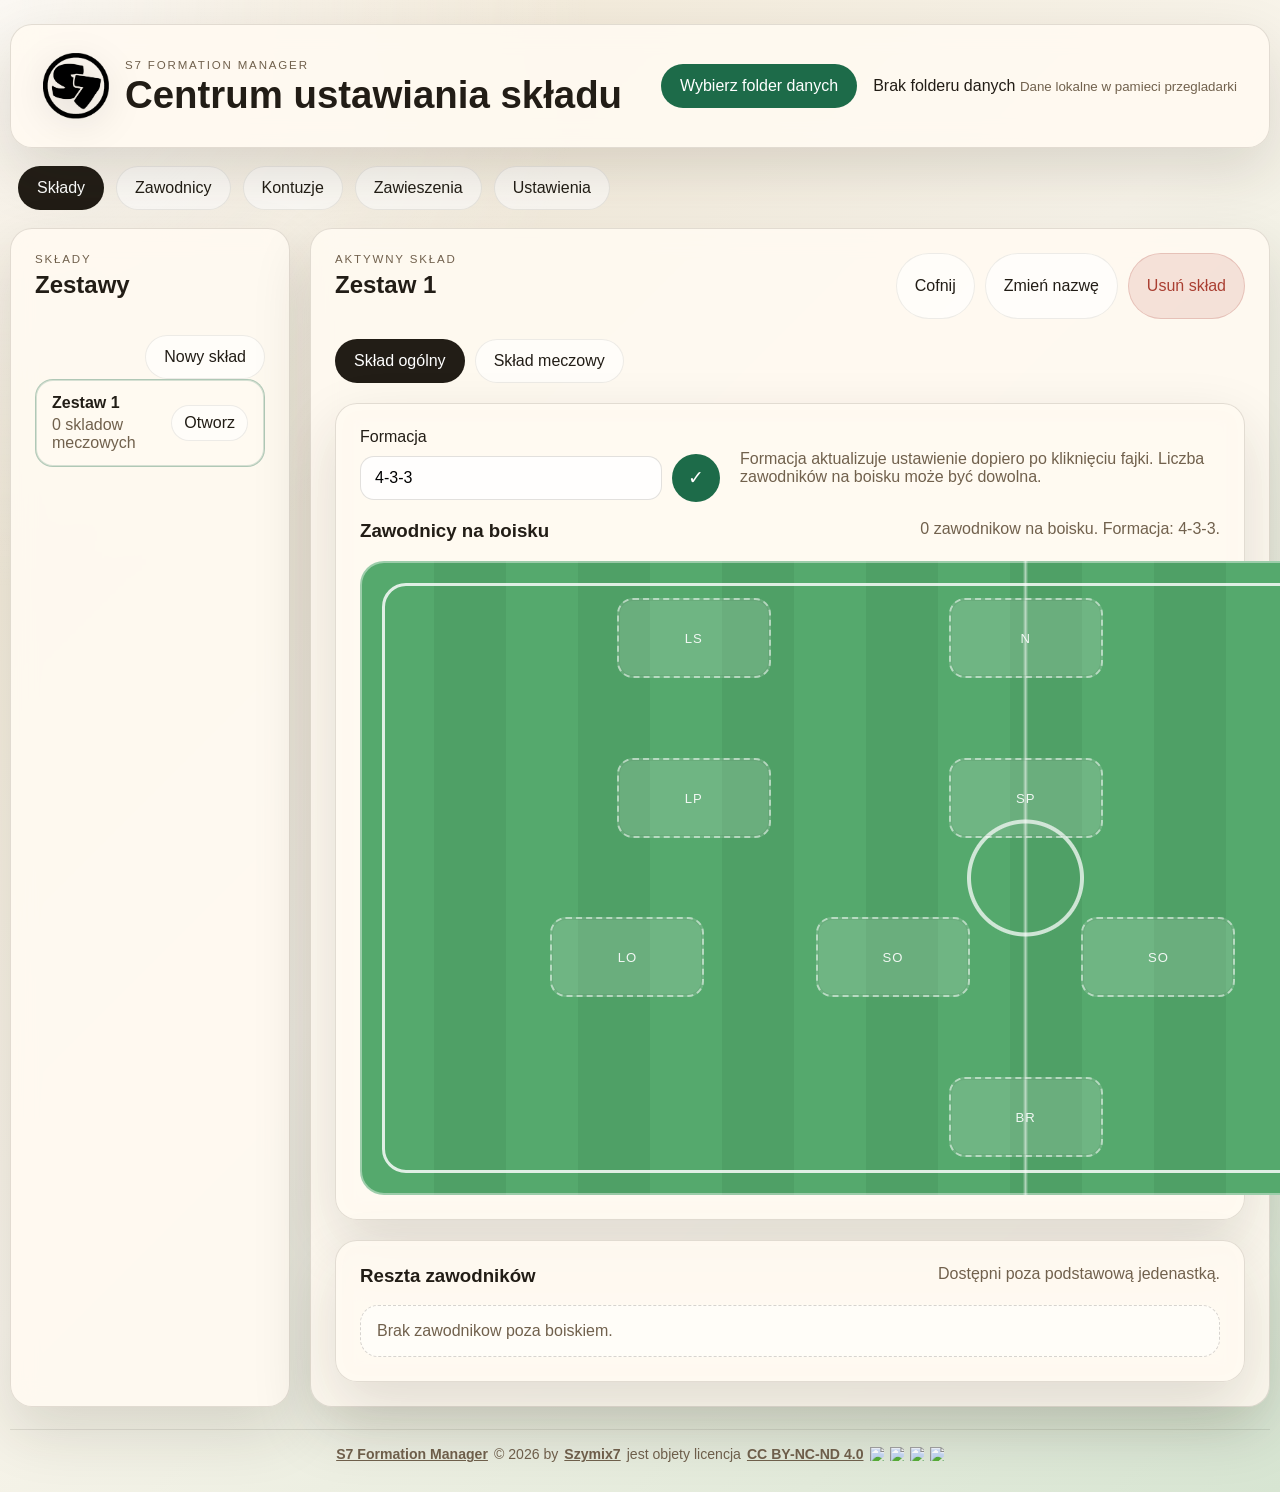
==== index.html @ 28c71c6f "Add files via upload" ====
<!DOCTYPE html>
<html lang="pl">
<head>
    <meta charset="UTF-8">
    <meta name="viewport" content="width=device-width, initial-scale=1.0">
    <link rel="stylesheet" href="style.css">
    <link rel="icon" href="favicon-formationmanager.png">
    <title>S7 Formation Manager</title>
</head>
<body>
    <div class="app-shell">
        <header class="topbar">
            <div class="brand-block">
                <img class="brand-logo" src="s7.png" alt="S7">
                <div>
                <p class="eyebrow">S7 Formation Manager</p>
                <h1>Centrum ustawiania składu</h1>
                </div>
            </div>
            <div class="data-actions">
                <button id="choose-folder-button" class="primary-button" type="button">Wybierz folder danych</button>
                <div class="save-indicator">
                    <span id="save-status">Brak folderu danych</span>
                    <small id="folder-name">Dane lokalne w pamięci przeglądarki</small>
                </div>
            </div>
        </header>

        <nav class="tabs" aria-label="Zakładki główne">
            <button class="tab-button active" data-tab="lineups" type="button">Składy</button>
            <button class="tab-button" data-tab="players" type="button">Zawodnicy</button>
            <button class="tab-button" data-tab="injuries" type="button">Kontuzje</button>
            <button class="tab-button" data-tab="suspensions" type="button">Zawieszenia</button>
            <button class="tab-button" data-tab="settings" type="button">Ustawienia</button>
        </nav>

        <main>
            <section class="tab-panel active" data-panel="lineups">
                <div class="lineup-layout">
                    <aside class="sidebar-card">
                        <div class="section-header">
                            <div>
                                <p class="section-kicker">Składy</p>
                                <h2>Zestawy</h2>
                            </div>
                            <button id="add-squad-button" class="ghost-button" type="button">Nowy skład</button>
                        </div>
                        <div id="squad-list" class="list-stack"></div>
                    </aside>

                    <section class="content-card main-lineup-card">
                        <div class="lineup-toolbar">
                            <div>
                                <p class="section-kicker">Aktywny skład</p>
                                <h2 id="current-squad-name">Brak składu</h2>
                            </div>
                            <div class="toolbar-actions">
                                <button id="undo-button" class="ghost-button" type="button">Cofnij</button>
                                <button id="rename-squad-button" class="ghost-button" type="button">Zmień nazwę</button>
                                <button id="delete-squad-button" class="danger-button" type="button">Usuń skład</button>
                            </div>
                        </div>

                        <div class="subtabs-row">
                            <div id="lineup-type-switch" class="segmented-control" aria-label="Typ składu">
                                <button class="segment active" data-lineup-mode="general" type="button">Skład ogólny</button>
                                <button class="segment" data-lineup-mode="match" type="button">Skład meczowy</button>
                            </div>
                            <div id="match-lineup-toolbar" class="match-toolbar hidden">
                                <select id="match-lineup-select" aria-label="Wybór składu meczowego"></select>
                                <label id="match-date-field" class="inline-field match-date-field hidden">
                                    <span>Data meczu</span>
                                    <input id="match-date-input" type="text" inputmode="numeric" placeholder="dd-mm-rrrr">
                                </label>
                                <button id="add-match-lineup-button" class="ghost-button" type="button">Dodaj meczowy</button>
                                <button id="rename-match-lineup-button" class="ghost-button" type="button">Zmień nazwę</button>
                                <button id="delete-match-lineup-button" class="danger-button" type="button">Usuń</button>
                            </div>
                        </div>

                        <div class="formation-toolbar">
                            <label class="inline-field">
                                <span>Formacja</span>
                                <input id="formation-input" type="text" placeholder="np. 4-3-3">
                            </label>
                            <div class="formation-actions">
                                <button id="apply-formation-button" class="primary-button" type="button">Fajka</button>
                                <p class="helper-text">Formacja aktualizuje ustawienie dopiero po kliknięciu. Liczba zawodników na boisku może być dowolna.</p>
                            </div>
                        </div>

                        <div id="availability-panel" class="availability-panel hidden"></div>

                        <div class="pitch-and-bench">
                            <section class="pitch-card">
                                <div class="formation-toolbar formation-toolbar-inline">
                                    <label class="inline-field">
                                        <span>Formacja</span>
                                        <div class="formation-input-wrap">
                                            <input id="formation-input-inline" type="text" placeholder="np. 4-3-3">
                                            <button id="apply-formation-button-inline" class="primary-button icon-button" type="button" aria-label="Zastosuj formację">✓</button>
                                        </div>
                                    </label>
                                    <p class="helper-text">Formacja aktualizuje ustawienie dopiero po kliknięciu fajki. Liczba zawodników na boisku może być dowolna.</p>
                                </div>
                                <div class="pitch-header">
                                    <h3>Zawodnicy na boisku</h3>
                                    <p id="lineup-summary">Dodawaj zawodników i przeciągaj ich po boisku.</p>
                                </div>
                                <div id="lineup-actions-panel" class="lineup-actions-panel hidden"></div>
                                <div id="pitch" class="pitch"></div>
                            </section>

                            <section class="bench-card">
                                <div class="pitch-header">
                                    <h3>Reszta zawodników</h3>
                                    <p>Dostępni poza podstawową jedenastką.</p>
                                </div>
                                <div id="bench-list" class="bench-list"></div>
                            </section>
                        </div>

                        <details id="availability-details" class="availability-details hidden">
                            <summary>Lista obecności</summary>
                            <div id="availability-panel-collapsible" class="availability-panel"></div>
                        </details>
                    </section>
                </div>
            </section>

            <section class="tab-panel" data-panel="players">
                <div class="management-layout">
                    <section class="content-card form-card">
                        <div class="section-header">
                            <div>
                                <p class="section-kicker">Zawodnicy</p>
                                <h2>Dodaj lub edytuj</h2>
                            </div>
                        </div>
                        <form id="player-form" class="stack-form">
                            <input id="player-id" type="hidden">
                            <label>
                                <span>Imię</span>
                                <input id="player-first-name" type="text">
                            </label>
                            <label>
                                <span>Nazwisko</span>
                                <input id="player-last-name" type="text">
                            </label>
                            <fieldset class="positions-fieldset">
                                <legend>Pozycje</legend>
                                <div id="player-positions" class="positions-grid"></div>
                            </fieldset>
                            <label>
                                <span>Numer</span>
                                <input id="player-number" type="number" min="0" max="99">
                            </label>
                            <label>
                                <span>Miniface</span>
                                <input id="player-miniface" type="file" accept="image/*">
                            </label>
                            <div class="form-actions">
                                <button class="primary-button" type="submit">Zapisz zawodnika</button>
                                <button id="cancel-player-edit" class="ghost-button" type="button">Wyczyść</button>
                            </div>
                        </form>
                    </section>

                    <section class="content-card">
                        <div class="section-header">
                            <div>
                                <p class="section-kicker">Kadra</p>
                                <h2>Lista zawodników</h2>
                            </div>
                        </div>
                        <div id="players-list" class="table-list"></div>
                    </section>
                </div>
            </section>

            <section class="tab-panel" data-panel="injuries">
                <div class="management-layout">
                    <section class="content-card form-card">
                        <div class="section-header">
                            <div>
                                <p class="section-kicker">Kontuzje</p>
                                <h2>Dodaj kontuzję</h2>
                            </div>
                        </div>
                        <form id="injury-form" class="stack-form">
                            <input id="injury-id" type="hidden">
                            <label>
                                <span>Zawodnik</span>
                                <select id="injury-player-id" required></select>
                            </label>
                            <label>
                                <span>Data urazu</span>
                                <input id="injury-start-date" type="text" inputmode="numeric" placeholder="dd-mm-rrrr" required>
                            </label>
                            <label>
                                <span>Typ urazu</span>
                                <input id="injury-type" type="text" required>
                            </label>
                            <label>
                                <span>Stopień powagi</span>
                                <input id="injury-severity" type="text" placeholder="np. lekka / średnia / poważna" required>
                            </label>
                            <label>
                                <span>Przewidywany powrót</span>
                                <input id="injury-return-date" type="text" inputmode="numeric" placeholder="dd-mm-rrrr" required>
                            </label>
                            <div class="form-actions">
                                <button class="primary-button" type="submit">Zapisz kontuzję</button>
                                <button id="cancel-injury-edit" class="ghost-button" type="button">Wyczyść</button>
                            </div>
                        </form>
                    </section>

                    <section class="content-card">
                        <div class="section-header">
                            <div>
                                <p class="section-kicker">Status zdrowotny</p>
                                <h2>Aktywne kontuzje</h2>
                            </div>
                            <div id="injury-view-switch" class="segmented-control" aria-label="Widok kontuzji">
                                <button class="segment active" data-injury-view="active" type="button">Aktywne</button>
                                <button class="segment" data-injury-view="archived" type="button">Archiwalne</button>
                            </div>
                        </div>
                        <div id="injuries-list" class="table-list"></div>
                    </section>
                </div>
            </section>

            <section class="tab-panel" data-panel="suspensions">
                <div class="management-layout">
                    <section class="content-card form-card">
                        <div class="section-header">
                            <div>
                                <p class="section-kicker">Zawieszenia</p>
                                <h2>Dodaj zawieszenie</h2>
                            </div>
                        </div>
                        <form id="suspension-form" class="stack-form">
                            <input id="suspension-id" type="hidden">
                            <label>
                                <span>Zawodnik</span>
                                <select id="suspension-player-id" required></select>
                            </label>
                            <label>
                                <span>Data końca zawieszenia</span>
                                <input id="suspension-end-date" type="text" inputmode="numeric" placeholder="dd-mm-rrrr" required>
                            </label>
                            <div class="form-actions">
                                <button class="primary-button" type="submit">Zapisz zawieszenie</button>
                                <button id="cancel-suspension-edit" class="ghost-button" type="button">Wyczyść</button>
                            </div>
                        </form>
                    </section>

                    <section class="content-card">
                        <div class="section-header">
                            <div>
                                <p class="section-kicker">Dyscyplina</p>
                                <h2>Aktywne zawieszenia</h2>
                            </div>
                            <div id="suspension-view-switch" class="segmented-control" aria-label="Widok zawieszeń">
                                <button class="segment active" data-suspension-view="active" type="button">Aktywne</button>
                                <button class="segment" data-suspension-view="archived" type="button">Archiwalne</button>
                            </div>
                        </div>
                        <div id="suspensions-list" class="table-list"></div>
                    </section>
                </div>
            </section>

            <section class="tab-panel" data-panel="settings">
                <section class="content-card settings-card">
                    <p class="section-kicker">Ustawienia</p>
                    <form id="settings-form" class="stack-form settings-form">
                        <label>
                            <span>Reszta zawodnikow</span>
                            <select id="bench-layout-mode">
                                <option value="bottom">Pod boiskiem</option>
                                <option value="side">Z boku</option>
                            </select>
                        </label>
                        <h2>Automatyczne czyszczenie historii</h2>
                        <label>
                            <span>Kontuzje: usuń po ilu dniach od końca</span>
                            <input id="injury-retention-days" type="number" min="0" placeholder="Puste = nigdy">
                        </label>
                        <label>
                            <span>Zawieszenia: usuń po ilu dniach od końca</span>
                            <input id="suspension-retention-days" type="number" min="0" placeholder="Domyślnie 1">
                        </label>
                        <label>
                            <span>Składy meczowe: usuń po ilu dniach od daty meczu</span>
                            <input id="match-lineup-retention-days" type="number" min="0" placeholder="Puste = nigdy">
                        </label>
                    </form>
                    <p>Kontuzje domyślnie nie są kasowane nigdy. Zawieszenia domyślnie znikają 1 dzień po zakończeniu. Składy meczowe bez ustawionej retencji zostają na stałe.</p>
                </section>
            </section>
        </main>

        <footer class="app-footer">
            <p>
                <a href="https://szymixx7.github.io/S7-Formation-Manager" target="_blank" rel="noreferrer">S7 Formation Manager</a>
                © 2026 by
                <a href="https://www.instagram.com/xszymon7/?hl=pl" target="_blank" rel="noreferrer">Szymix7</a>
                jest objety licencja
                <a href="https://creativecommons.org/licenses/by-nc-nd/4.0/" target="_blank" rel="noreferrer">CC BY-NC-ND 4.0</a>
                <img src="https://mirrors.creativecommons.org/presskit/icons/cc.svg" alt="CC">
                <img src="https://mirrors.creativecommons.org/presskit/icons/by.svg" alt="BY">
                <img src="https://mirrors.creativecommons.org/presskit/icons/nc.svg" alt="NC">
                <img src="https://mirrors.creativecommons.org/presskit/icons/nd.svg" alt="ND">
            </p>
        </footer>
    </div>

    <div id="modal-overlay" class="modal-overlay hidden" aria-hidden="true">
        <div class="modal-card">
            <div class="modal-header">
                <h2 id="modal-title">S7</h2>
                <button id="modal-close-button" class="ghost-button modal-close" type="button" aria-label="Zamknij">×</button>
            </div>
            <div id="modal-body" class="modal-body"></div>
            <div id="modal-actions" class="modal-actions"></div>
        </div>
    </div>

    <script src="script-clean.js"></script>
</body>
</html>
---- style.css ----
:root {
    --bg: #f5efe3;
    --bg-soft: #efe4d0;
    --surface: rgba(255, 250, 241, 0.9);
    --surface-strong: #fffaf1;
    --line: rgba(54, 46, 34, 0.14);
    --text: #221d16;
    --muted: #71614d;
    --accent: #1d6b49;
    --accent-strong: #0f4f34;
    --danger: #aa3f32;
    --shadow: 0 24px 60px rgba(45, 35, 22, 0.14);
    --radius: 22px;
}

* {
    box-sizing: border-box;
}

body {
    margin: 0;
    font-family: "Segoe UI", Tahoma, Geneva, Verdana, sans-serif;
    color: var(--text);
    background:
        radial-gradient(circle at top left, rgba(255, 255, 255, 0.75), transparent 30%),
        linear-gradient(135deg, #efe4d0 0%, #f8f4ea 48%, #d7e5d2 100%);
    min-height: 100vh;
}

button,
input,
select {
    font: inherit;
}

.app-shell {
    width: min(1760px, calc(100vw - 20px));
    margin: 24px auto;
}

.topbar,
.content-card,
.sidebar-card,
.pitch-card,
.bench-card,
.settings-card {
    background: var(--surface);
    backdrop-filter: blur(12px);
    border: 1px solid var(--line);
    box-shadow: var(--shadow);
    border-radius: var(--radius);
}

.topbar {
    padding: 28px 32px;
    display: flex;
    justify-content: space-between;
    gap: 24px;
    align-items: center;
}

.brand-block {
    display: flex;
    align-items: center;
    gap: 16px;
}

.brand-logo {
    width: 66px;
    height: 66px;
    object-fit: contain;
    filter: brightness(0) drop-shadow(0 8px 18px rgba(0, 0, 0, 0.12));
}

.eyebrow,
.section-kicker {
    margin: 0 0 6px;
    text-transform: uppercase;
    letter-spacing: 0.16em;
    font-size: 0.72rem;
    color: var(--muted);
}

h1,
h2,
h3,
p {
    margin-top: 0;
}

h1 {
    margin-bottom: 0;
    font-size: clamp(2rem, 3vw, 3.4rem);
    line-height: 0.95;
}

.data-actions {
    display: flex;
    gap: 16px;
    align-items: center;
}

.save-indicator {
    min-width: 230px;
}

.save-indicator small,
.helper-text,
.pitch-header p,
.player-meta,
.status-text,
.empty-state {
    color: var(--muted);
}

.primary-button,
.ghost-button,
.danger-button,
.segment,
.tab-button {
    border: 1px solid transparent;
    border-radius: 999px;
    padding: 12px 18px;
    cursor: pointer;
    transition: 160ms ease;
}

.primary-button {
    background: var(--accent);
    color: #fff;
}

.primary-button:hover {
    background: var(--accent-strong);
}

.ghost-button,
.segment,
.tab-button {
    background: rgba(255, 255, 255, 0.6);
    border-color: rgba(34, 29, 22, 0.08);
    color: var(--text);
}

.danger-button {
    background: rgba(170, 63, 50, 0.12);
    border-color: rgba(170, 63, 50, 0.2);
    color: var(--danger);
}

.segment.active,
.tab-button.active {
    background: var(--text);
    color: #fff;
}

.tabs {
    display: flex;
    gap: 12px;
    padding: 18px 8px 0;
    flex-wrap: wrap;
}

.tab-panel {
    display: none;
    padding-top: 18px;
}

.tab-panel.active {
    display: block;
}

.lineup-layout,
.management-layout {
    display: grid;
    gap: 20px;
}

.lineup-layout {
    grid-template-columns: 280px minmax(0, 1fr);
}

.management-layout {
    grid-template-columns: 360px minmax(0, 1fr);
}

.sidebar-card,
.content-card,
.pitch-card,
.bench-card,
.settings-card {
    padding: 24px;
}

.main-lineup-card {
    display: flex;
    flex-direction: column;
    gap: 20px;
}

.section-header,
.lineup-toolbar,
.subtabs-row,
.pitch-header,
.table-row,
.bench-player,
.player-card,
.availability-item {
    display: flex;
    justify-content: space-between;
    gap: 16px;
}

.section-header {
    flex-wrap: wrap;
    align-items: flex-start;
}

.section-header > :first-child {
    flex: 1 1 220px;
    min-width: 0;
}

.section-header .segmented-control,
.section-header > button {
    margin-left: auto;
}

.lineup-actions-panel {
    display: flex;
    gap: 10px;
    flex-wrap: wrap;
    margin: 0 0 12px;
}

.list-stack,
.table-list,
.bench-list {
    display: flex;
    flex-direction: column;
    gap: 12px;
}

.squad-item,
.table-row,
.bench-player,
.availability-item {
    border: 1px solid var(--line);
    border-radius: 18px;
    background: var(--surface-strong);
    padding: 14px 16px;
}

.squad-item {
    display: flex;
    justify-content: space-between;
    align-items: center;
    gap: 16px;
}

.squad-item.active {
    border-color: rgba(29, 107, 73, 0.35);
    box-shadow: inset 0 0 0 1px rgba(29, 107, 73, 0.18);
}

.squad-item button,
.table-row button {
    padding: 8px 12px;
}

.squad-main,
.table-main {
    display: flex;
    flex-direction: column;
    gap: 4px;
    flex: 1;
}

.segmented-control,
.toolbar-actions,
.match-toolbar,
.form-actions,
.player-statuses,
.slot-footer,
.formation-actions {
    display: flex;
    gap: 10px;
    flex-wrap: wrap;
}

.match-toolbar {
    justify-content: flex-end;
    flex: 1;
}

.match-date-field {
    min-width: 170px;
}

.match-toolbar select,
.inline-field input,
.stack-form input,
.stack-form select {
    width: 100%;
    border-radius: 14px;
    border: 1px solid var(--line);
    padding: 12px 14px;
    background: rgba(255, 255, 255, 0.85);
}

.formation-toolbar {
    display: grid;
    grid-template-columns: minmax(220px, 360px) minmax(0, 1fr);
    gap: 20px;
    align-items: end;
}

.main-lineup-card > .formation-toolbar {
    display: none;
}

.formation-toolbar-inline {
    display: grid;
    margin-bottom: 18px;
}

.formation-input-wrap {
    display: grid;
    grid-template-columns: minmax(0, 1fr) auto;
    gap: 10px;
    align-items: center;
}

.icon-button {
    width: 48px;
    height: 48px;
    padding: 0;
    font-size: 1.2rem;
}

.formation-actions {
    align-items: center;
}

.inline-field,
.stack-form label {
    display: flex;
    flex-direction: column;
    gap: 8px;
}

.availability-panel {
    background: linear-gradient(180deg, rgba(29, 107, 73, 0.08), rgba(29, 107, 73, 0.02));
    border: 1px solid rgba(29, 107, 73, 0.18);
    border-radius: 20px;
    padding: 18px;
}

#availability-panel.hidden {
    display: none !important;
}

.availability-details {
    border: 1px solid rgba(29, 107, 73, 0.18);
    border-radius: 18px;
    background: rgba(255, 255, 255, 0.55);
    overflow: hidden;
    order: 2;
    margin-top: 4px;
}

.availability-details summary {
    cursor: pointer;
    list-style: none;
    padding: 16px 18px;
    font-weight: 600;
}

.availability-details summary::-webkit-details-marker {
    display: none;
}

.availability-grid {
    display: grid;
    grid-template-columns: repeat(auto-fit, minmax(220px, 1fr));
    gap: 12px;
}

.availability-item input {
    width: 18px;
    height: 18px;
}

.pitch-and-bench {
    display: grid;
    grid-template-columns: minmax(0, 3.1fr) minmax(280px, 0.7fr);
    gap: 20px;
    order: 3;
}

.pitch-and-bench.bench-bottom {
    grid-template-columns: minmax(0, 1fr);
}

.pitch-and-bench.bench-bottom .pitch-card,
.pitch-and-bench.bench-bottom .bench-card {
    grid-column: 1;
}

.pitch-and-bench.bench-bottom .bench-list {
    display: grid;
    grid-template-columns: repeat(auto-fit, minmax(240px, 1fr));
    gap: 12px;
}

.bench-bottom-card {
    width: 100%;
}

.pitch {
    --pitch-player-width: 154px;
    --pitch-card-min-height: 96px;
    position: relative;
    min-height: 580px;
    aspect-ratio: 2.1 / 1;
    overflow: hidden;
    border-radius: 24px;
    padding: 22px;
    border: 2px solid rgba(255, 255, 255, 0.42);
    background:
        linear-gradient(90deg, rgba(255, 255, 255, 0.12) 49.8%, rgba(255, 255, 255, 0.6) 50%, rgba(255, 255, 255, 0.12) 50.2%),
        radial-gradient(circle at center, transparent 0 54px, rgba(255, 255, 255, 0.72) 55px 58px, transparent 59px),
        repeating-linear-gradient(90deg, #3e9d59 0 72px, #379351 72px 144px);
}

.pitch::before,
.pitch::after {
    content: "";
    position: absolute;
    left: 20px;
    right: 20px;
    border: 3px solid rgba(255, 255, 255, 0.82);
    pointer-events: none;
}

.pitch::before {
    top: 20px;
    bottom: 20px;
    border-radius: 24px;
}

.pitch::after {
    display: none;
}

.player-slot {
    position: absolute;
    width: min(210px, 18vw);
    min-width: 150px;
    transform: translate(-50%, -50%);
}

.formation-line {
    position: absolute;
    left: 6%;
    right: 6%;
    border-top: 1px dashed rgba(255, 255, 255, 0.55);
    pointer-events: none;
}

.formation-line span {
    position: absolute;
    right: 0;
    top: -12px;
    padding: 2px 8px;
    border-radius: 999px;
    background: rgba(14, 56, 29, 0.28);
    color: #fff;
    font-size: 0.72rem;
}

.formation-target {
    position: absolute;
    width: var(--pitch-player-width);
    min-width: var(--pitch-player-width);
    height: calc(var(--pitch-card-min-height) - 16px);
    border-radius: 16px;
    border: 2px dashed rgba(255, 255, 255, 0.5);
    background: rgba(230, 236, 231, 0.18);
    box-shadow: inset 0 0 0 1px rgba(28, 52, 35, 0.08);
    transform: translate(-50%, -50%);
    pointer-events: auto;
    cursor: pointer;
    appearance: none;
}

.formation-target::after {
    content: attr(title);
    position: absolute;
    left: 50%;
    top: 50%;
    transform: translate(-50%, -50%);
    color: rgba(255, 255, 255, 0.9);
    font-size: 0.82rem;
    letter-spacing: 0.08em;
}

.draggable-player {
    position: absolute;
    width: var(--pitch-player-width);
    min-width: var(--pitch-player-width);
    transform: translate(-50%, -50%);
    z-index: 3;
    background: transparent;
    border: 0;
    padding: 0;
    cursor: pointer;
}

.draggable-player.dragging {
    z-index: 10;
}

.player-card {
    display: grid;
    grid-template-rows: auto auto;
    align-items: center;
    justify-items: center;
    text-align: center;
    background: rgba(247, 239, 224, 0.96);
    border: 1px solid rgba(34, 29, 22, 0.11);
    border-radius: 18px;
    width: var(--pitch-player-width);
    min-height: var(--pitch-card-min-height);
    padding: 7px 10px 6px;
    box-shadow: 0 18px 30px rgba(18, 52, 23, 0.2);
}

.player-card.empty {
    background: rgba(255, 255, 255, 0.78);
}

.player-card.match-inactive {
    background: rgba(182, 182, 182, 0.92);
    border-color: rgba(96, 96, 96, 0.35);
    color: #222;
}

.player-card img {
    width: 54px;
    height: 54px;
    border-radius: 12px;
    object-fit: contain;
    background: rgba(255, 255, 255, 0.85);
    border: 1px solid rgba(34, 29, 22, 0.08);
    justify-self: center;
    margin-bottom: 2px;
}

.player-ident {
    min-width: 0;
    display: grid;
    gap: 2px;
    width: 100%;
    justify-items: center;
}

.player-head {
    display: grid;
    grid-template-columns: 36px minmax(0, 1fr) 36px;
    align-items: start;
    gap: 4px;
    width: 100%;
}

.player-name {
    font-weight: 700;
    font-size: 0.88rem;
    line-height: 1.05;
    text-align: center;
    min-width: 0;
    white-space: normal;
    overflow-wrap: normal;
    word-break: keep-all;
    hyphens: manual;
}

.player-number-badge {
    font-weight: 800;
    font-size: 0.78rem;
    width: 36px;
    text-align: center;
}

.player-icons {
    display: grid;
    grid-auto-flow: column;
    grid-auto-columns: 14px;
    gap: 4px;
    justify-content: center;
    width: 36px;
    min-width: 36px;
    align-self: start;
}

.player-positions {
    font-size: 0.72rem;
    color: var(--muted);
    text-align: center;
    margin-top: 0;
    line-height: 1.05;
    min-height: 14px;
}

.draggable-player.selected .player-card {
    outline: 2px solid rgba(29, 107, 73, 0.8);
    outline-offset: 2px;
}

.bench-player.selectable {
    cursor: pointer;
}

.bench-player.selectable.selected {
    border-color: rgba(29, 107, 73, 0.5);
    box-shadow: inset 0 0 0 1px rgba(29, 107, 73, 0.2);
}

.bench-player.match-inactive {
    background: rgba(182, 182, 182, 0.92);
    border-color: rgba(96, 96, 96, 0.35);
}

.bench-player img,
.bench-player .miniface-placeholder {
    width: 44px;
    height: 44px;
    border-radius: 12px;
    object-fit: contain;
    background: rgba(255, 255, 255, 0.86);
    border: 1px solid rgba(34, 29, 22, 0.08);
    flex: 0 0 auto;
}

.player-ident strong,
.table-main strong,
.squad-main strong {
    font-size: 1rem;
}

.position-chip,
.status-badge {
    display: inline-flex;
    align-items: center;
    gap: 6px;
    border-radius: 999px;
    padding: 6px 10px;
    font-size: 0.8rem;
    white-space: nowrap;
}

.position-chip {
    background: rgba(34, 29, 22, 0.08);
}

.status-badge {
    background: rgba(170, 63, 50, 0.14);
    color: #7a2d25;
    cursor: pointer;
    padding: 4px;
}

.status-badge img {
    width: 14px;
    height: 14px;
    object-fit: contain;
}

.modal-overlay {
    position: fixed;
    inset: 0;
    background: rgba(22, 18, 13, 0.46);
    backdrop-filter: blur(10px);
    display: grid;
    place-items: center;
    z-index: 1000;
    padding: 24px;
}

.modal-card {
    width: min(560px, 100%);
    background: #fff8ee;
    border: 1px solid rgba(34, 29, 22, 0.12);
    border-radius: 24px;
    box-shadow: 0 26px 64px rgba(0, 0, 0, 0.22);
    padding: 20px;
}

.modal-header,
.modal-actions {
    display: flex;
    align-items: center;
    justify-content: space-between;
    gap: 12px;
}

.modal-header {
    margin-bottom: 14px;
}

.modal-close {
    width: 40px;
    height: 40px;
    padding: 0;
}

.modal-body {
    color: var(--text);
    margin-bottom: 18px;
}

.modal-body input {
    width: 100%;
    border-radius: 14px;
    border: 1px solid var(--line);
    padding: 12px 14px;
    background: rgba(255, 255, 255, 0.95);
}

.slot-select {
    width: 100%;
    border-radius: 12px;
    border: 1px solid rgba(34, 29, 22, 0.08);
    padding: 10px 12px;
    margin-top: 10px;
    background: #fff;
}

.bench-player {
    align-items: center;
}

.bench-player .miniface-placeholder {
    width: 44px;
    height: 44px;
    border-radius: 14px;
    background: rgba(34, 29, 22, 0.08);
}

.stack-form {
    display: flex;
    flex-direction: column;
    gap: 16px;
}

.positions-fieldset {
    margin: 0;
    padding: 14px;
    border-radius: 16px;
    border: 1px solid var(--line);
    background: rgba(255, 255, 255, 0.55);
}

.positions-fieldset legend {
    padding: 0 8px;
}

.positions-grid {
    display: grid;
    grid-template-columns: repeat(auto-fit, minmax(88px, 1fr));
    gap: 10px;
}

.position-option {
    display: flex;
    align-items: center;
    gap: 8px;
    padding: 8px 10px;
    border-radius: 12px;
    border: 1px solid var(--line);
    background: rgba(255, 255, 255, 0.7);
}

.position-option input {
    width: 16px;
    height: 16px;
}

.hidden {
    display: none !important;
}

.empty-state {
    padding: 16px;
    border-radius: 18px;
    border: 1px dashed rgba(34, 29, 22, 0.18);
    background: rgba(255, 255, 255, 0.46);
}

.app-footer {
    margin-top: 22px;
    padding: 16px 20px 6px;
    border-top: 1px solid rgba(34, 29, 22, 0.1);
    color: var(--muted);
    font-size: 0.88rem;
}

.app-footer p {
    display: flex;
    flex-wrap: wrap;
    align-items: center;
    justify-content: center;
    gap: 6px;
    margin: 0;
    text-align: center;
}

.app-footer a {
    color: inherit;
    font-weight: 700;
}

.app-footer img {
    width: 1em;
    height: 1em;
    object-fit: contain;
}

@media (max-width: 1180px) {
    .lineup-layout,
    .management-layout,
    .pitch-and-bench,
    .formation-toolbar {
        grid-template-columns: 1fr;
    }

    .topbar,
    .lineup-toolbar,
    .subtabs-row {
        flex-direction: column;
        align-items: stretch;
    }

    .pitch {
        min-height: 470px;
        aspect-ratio: 1.8 / 1;
    }

    .player-slot {
        width: min(260px, 56vw);
    }
}

@media (max-width: 720px) {
    .app-shell {
        width: min(100vw - 18px, 100%);
        margin: 10px auto 24px;
    }

    .topbar,
    .content-card,
    .sidebar-card,
    .pitch-card,
    .bench-card {
        padding: 18px;
    }

    .pitch {
        min-height: 410px;
        aspect-ratio: 1.45 / 1;
        padding: 18px;
    }

    .player-slot {
        min-width: 160px;
    }
}
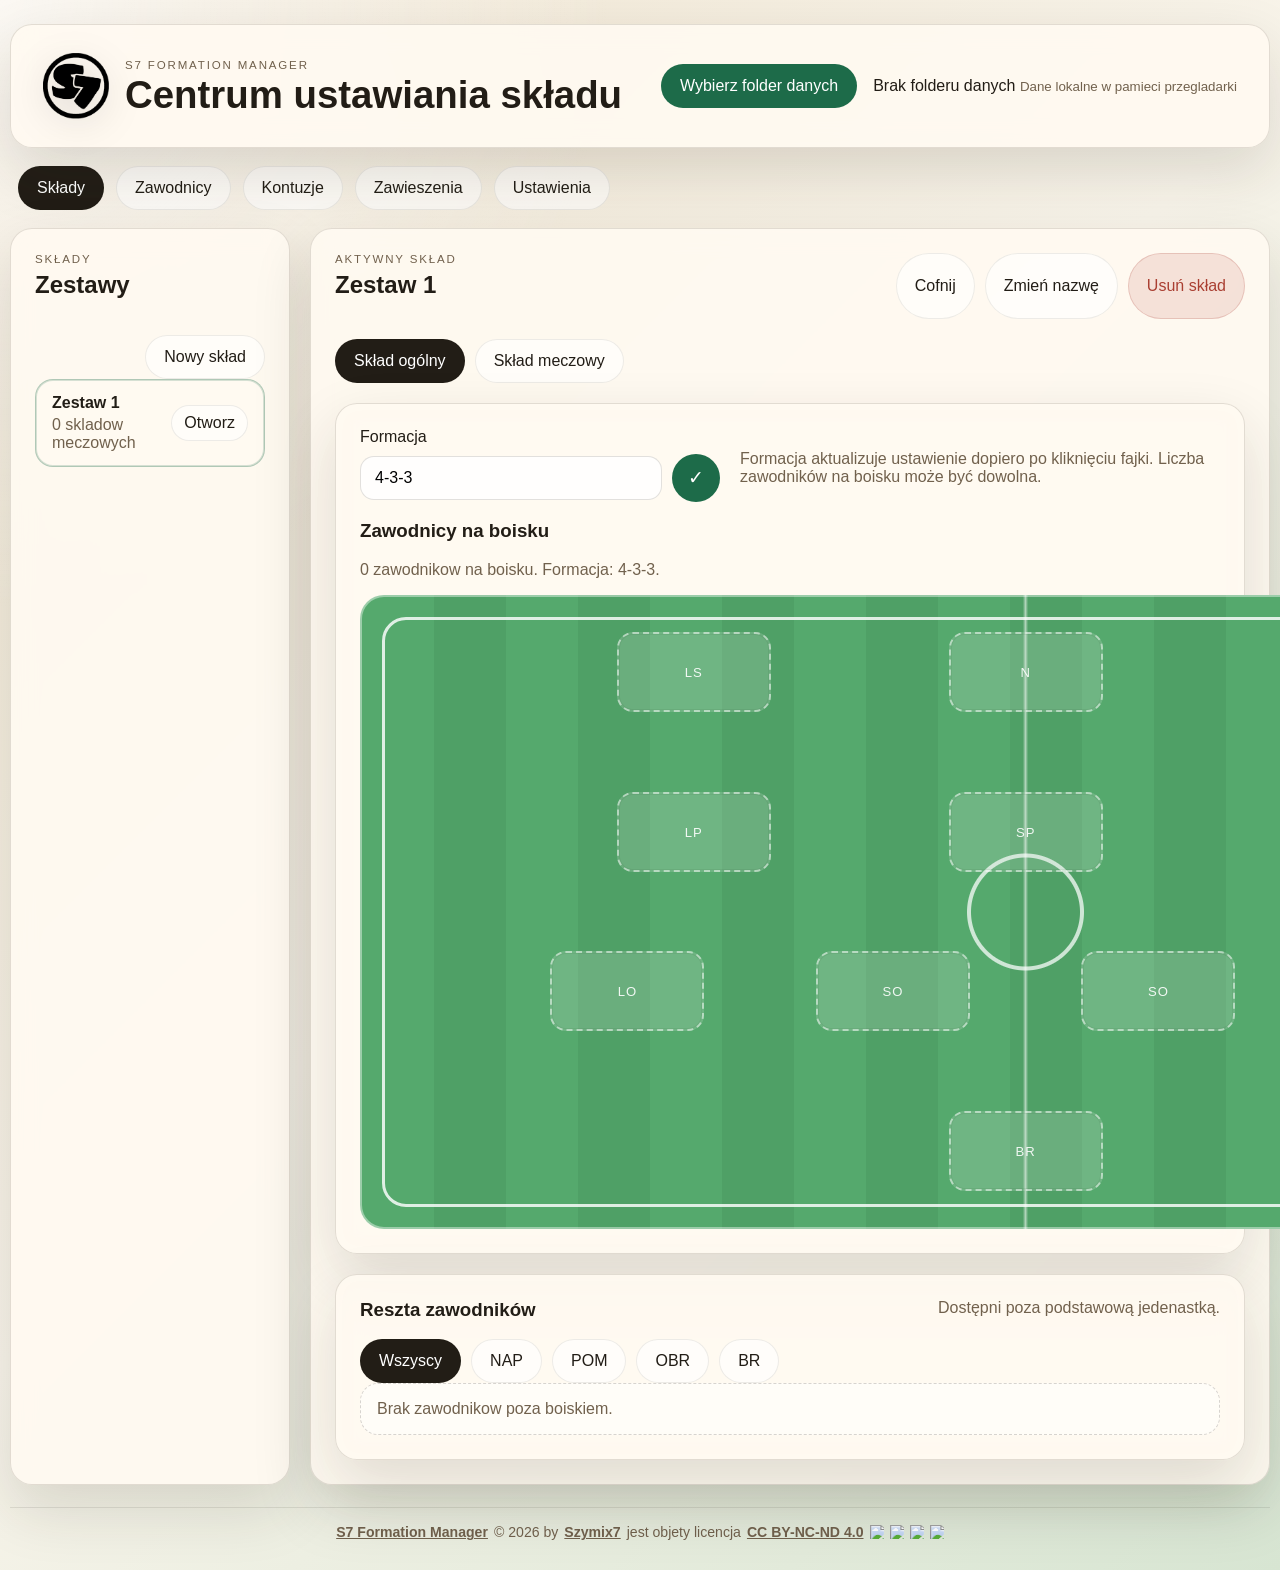
==== commit f086a572: "Update index.html" ====
--- a/index.html
+++ b/index.html
@@ -104,8 +104,10 @@
                                     <p class="helper-text">Formacja aktualizuje ustawienie dopiero po kliknięciu fajki. Liczba zawodników na boisku może być dowolna.</p>
                                 </div>
                                 <div class="pitch-header">
+                                    <div>
                                     <h3>Zawodnicy na boisku</h3>
                                     <p id="lineup-summary">Dodawaj zawodników i przeciągaj ich po boisku.</p>
+                                    </div>
                                 </div>
                                 <div id="lineup-actions-panel" class="lineup-actions-panel hidden"></div>
                                 <div id="pitch" class="pitch"></div>
@@ -116,6 +118,13 @@
                                     <h3>Reszta zawodników</h3>
                                     <p>Dostępni poza podstawową jedenastką.</p>
                                 </div>
+                                <div id="bench-filter-switch" class="segmented-control" aria-label="Filtr zawodnikow na lawce">
+                                    <button class="segment active" data-bench-filter="all" type="button">Wszyscy</button>
+                                    <button class="segment" data-bench-filter="att" type="button">NAP</button>
+                                    <button class="segment" data-bench-filter="mid" type="button">POM</button>
+                                    <button class="segment" data-bench-filter="def" type="button">OBR</button>
+                                    <button class="segment" data-bench-filter="gk" type="button">BR</button>
+                                </div>
                                 <div id="bench-list" class="bench-list"></div>
                             </section>
                         </div>
@@ -195,19 +204,19 @@
                             </label>
                             <label>
                                 <span>Data urazu</span>
-                                <input id="injury-start-date" type="text" inputmode="numeric" placeholder="dd-mm-rrrr" required>
+                                <input id="injury-start-date" type="text" inputmode="numeric" placeholder="dd-mm-rrrr">
                             </label>
                             <label>
                                 <span>Typ urazu</span>
-                                <input id="injury-type" type="text" required>
+                                <input id="injury-type" type="text">
                             </label>
                             <label>
                                 <span>Stopień powagi</span>
-                                <input id="injury-severity" type="text" placeholder="np. lekka / średnia / poważna" required>
+                                <input id="injury-severity" type="text" placeholder="np. lekka / średnia / poważna">
                             </label>
                             <label>
                                 <span>Przewidywany powrót</span>
-                                <input id="injury-return-date" type="text" inputmode="numeric" placeholder="dd-mm-rrrr" required>
+                                <input id="injury-return-date" type="text" inputmode="numeric" placeholder="dd-mm-rrrr">
                             </label>
                             <div class="form-actions">
                                 <button class="primary-button" type="submit">Zapisz kontuzję</button>
@@ -285,6 +294,25 @@
                                 <option value="side">Z boku</option>
                             </select>
                         </label>
+                        <label class="toggle-field">
+                            <input id="disable-miniface" type="checkbox">
+                            <span>Wylacz miniface</span>
+                        </label>
+                        <label class="toggle-field">
+                            <input id="hide-player-number" type="checkbox">
+                            <span>Ukryj numer</span>
+                        </label>
+                        <label class="toggle-field">
+                            <input id="hide-player-positions" type="checkbox">
+                            <span>Ukryj pozycje</span>
+                        </label>
+                        <label class="toggle-field">
+                            <input id="auto-fix-positions" type="checkbox">
+                            <span>Automatyczny fix pozycji</span>
+                        </label>
+                        <div class="form-actions">
+                            <button id="fix-positions-button" class="ghost-button" type="button">Fix pozycji</button>
+                        </div>
                         <h2>Automatyczne czyszczenie historii</h2>
                         <label>
                             <span>Kontuzje: usuń po ilu dniach od końca</span>
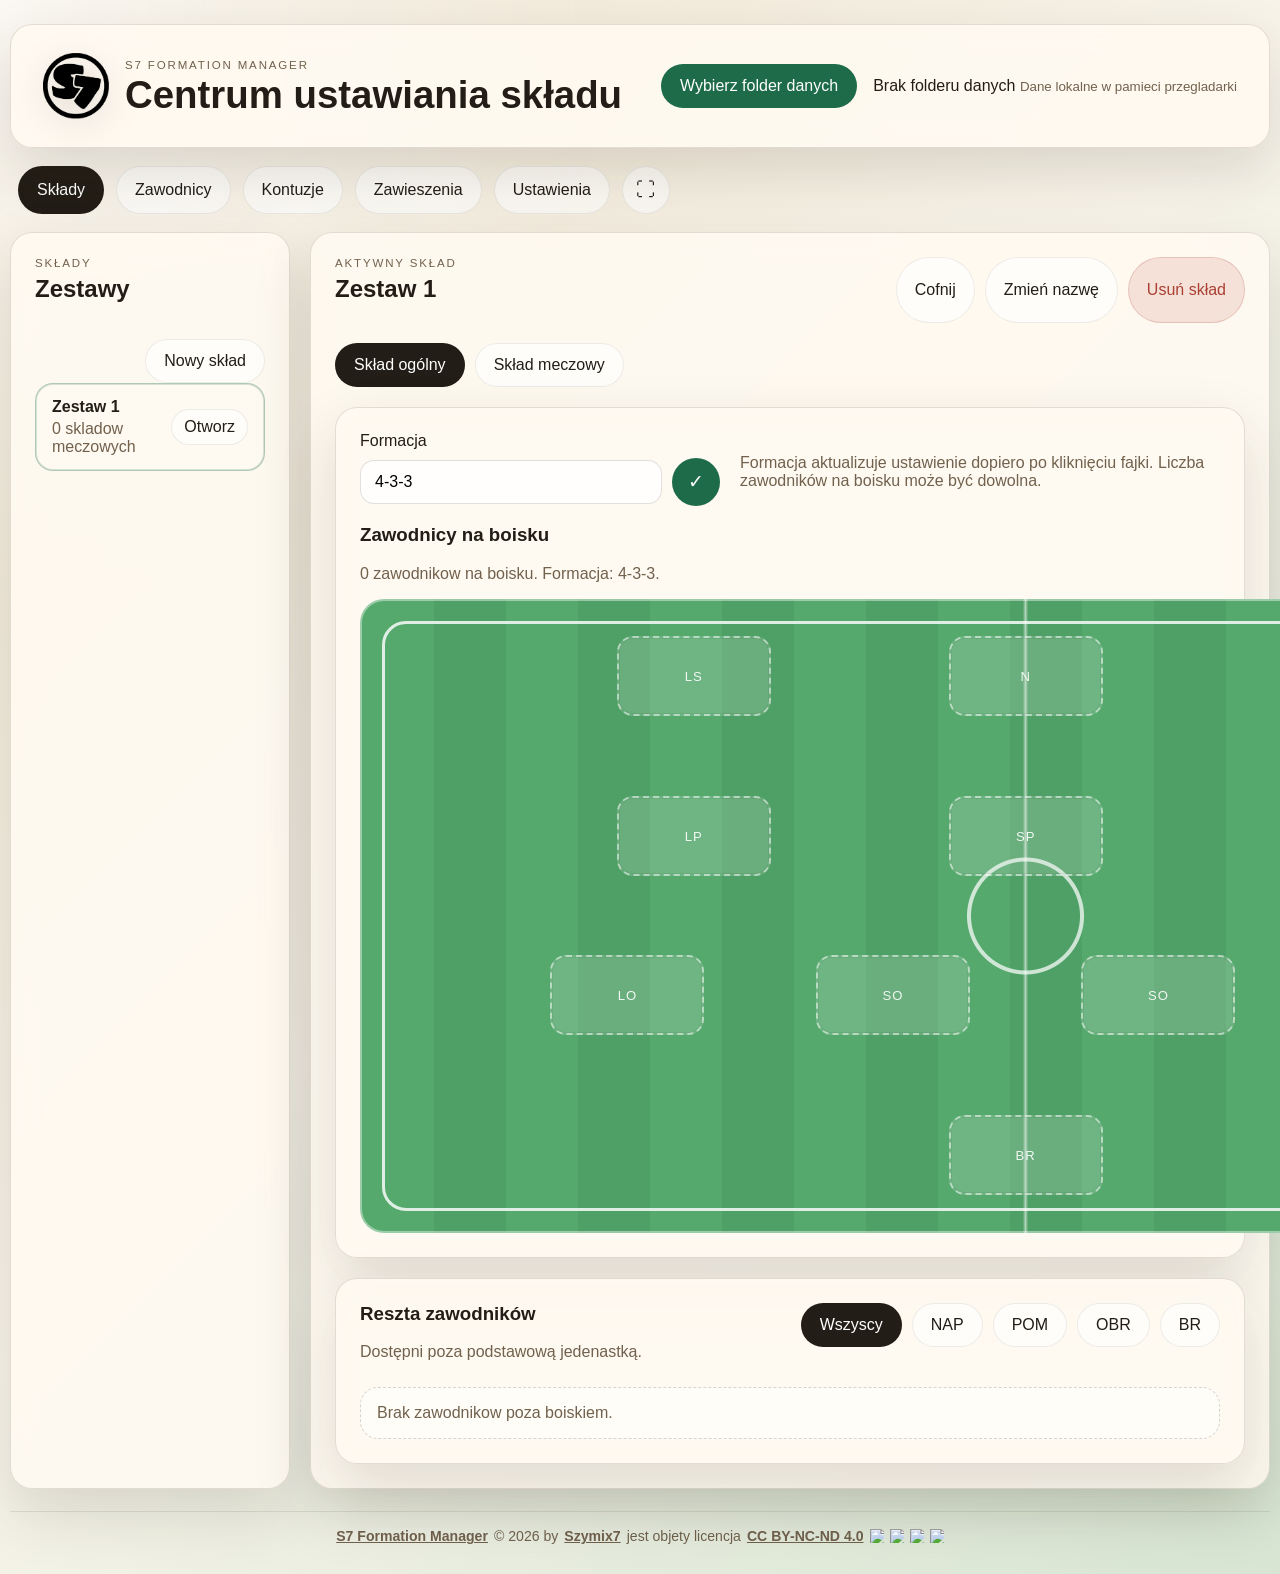
==== commit f8768146: "Update index.html" ====
--- a/index.html
+++ b/index.html
@@ -32,13 +32,14 @@
             <button class="tab-button" data-tab="injuries" type="button">Kontuzje</button>
             <button class="tab-button" data-tab="suspensions" type="button">Zawieszenia</button>
             <button class="tab-button" data-tab="settings" type="button">Ustawienia</button>
+            <button id="toggle-fullscreen-button" class="ghost-button icon-button nav-icon-button" type="button" aria-label="Fullscreen">⛶</button>
         </nav>
 
         <main>
             <section class="tab-panel active" data-panel="lineups">
                 <div class="lineup-layout">
                     <aside class="sidebar-card">
-                        <div class="section-header">
+                        <div class="section-header squad-header">
                             <div>
                                 <p class="section-kicker">Składy</p>
                                 <h2>Zestawy</h2>
--- a/style.css
+++ b/style.css
@@ -51,6 +51,10 @@
     border-radius: var(--radius);
 }
 
+.bench-card {
+    position: relative;
+}
+
 .topbar {
     padding: 28px 32px;
     display: flex;
@@ -204,7 +208,6 @@
 .pitch-header,
 .table-row,
 .bench-player,
-.player-card,
 .availability-item {
     display: flex;
     justify-content: space-between;
@@ -411,6 +414,39 @@
     display: grid;
     grid-template-columns: repeat(auto-fit, minmax(240px, 1fr));
     gap: 12px;
+}
+
+#bench-filter-switch {
+    position: static;
+    justify-content: flex-end;
+    margin: 0 0 10px;
+}
+
+.bench-header {
+    align-items: flex-start;
+    flex-wrap: wrap;
+    row-gap: 10px;
+}
+
+.bench-header-copy {
+    min-width: 0;
+    flex: 1 1 180px;
+}
+
+.bench-header #bench-filter-switch {
+    margin: 0;
+}
+
+.pitch-and-bench:not(.bench-bottom) .bench-header {
+    align-items: flex-start;
+}
+
+.pitch-and-bench.bench-bottom .bench-header {
+    align-items: flex-start;
+}
+
+.bench-card #bench-list {
+    margin-top: 10px;
 }
 
 .bench-bottom-card {
@@ -527,6 +563,8 @@
     align-items: center;
     justify-items: center;
     text-align: center;
+    justify-content: center;
+    gap: 5px;
     background: rgba(247, 239, 224, 0.96);
     border: 1px solid rgba(34, 29, 22, 0.11);
     border-radius: 18px;
@@ -557,27 +595,46 @@
     margin-bottom: 2px;
 }
 
+.player-card.no-miniface {
+    grid-template-rows: auto;
+    padding-top: 8px;
+    padding-bottom: 8px;
+}
+
 .player-ident {
     min-width: 0;
-    display: grid;
+    display: flex;
+    flex-direction: column;
+    align-items: center;
     gap: 2px;
     width: 100%;
-    justify-items: center;
+    justify-content: center;
 }
 
 .player-head {
     display: grid;
-    grid-template-columns: 36px minmax(0, 1fr) 36px;
-    align-items: start;
-    gap: 4px;
+    grid-template-columns: 42px minmax(0, 1fr) 42px;
+    align-items: center;
+    column-gap: 6px;
+    min-height: 34px;
     width: 100%;
 }
 
+.player-side {
+    position: relative;
+    width: 42px;
+    min-width: 42px;
+    min-height: 34px;
+}
+
 .player-name {
+    display: block;
     font-weight: 700;
     font-size: 0.88rem;
     line-height: 1.05;
     text-align: center;
+    width: 100%;
+    margin: 0 auto;
     min-width: 0;
     white-space: normal;
     overflow-wrap: normal;
@@ -585,36 +642,55 @@
     hyphens: manual;
 }
 
-.player-number-badge {
+.player-head .player-number-badge {
+    position: absolute;
+    left: 0;
+    right: 0;
+    top: 50%;
+    transform: translateY(-50%);
     font-weight: 800;
     font-size: 0.78rem;
-    width: 36px;
+    width: 42px;
+    display: flex;
+    align-items: center;
+    justify-content: center;
     text-align: center;
 }
 
-.player-icons {
-    display: grid;
-    grid-auto-flow: column;
-    grid-auto-columns: 14px;
+.player-head .player-icons {
+    position: absolute;
+    left: 50%;
+    top: -10px;
+    transform: translateX(-50%);
+    display: flex;
+    flex-direction: column;
+    align-items: center;
+    justify-content: center;
     gap: 4px;
-    justify-content: center;
-    width: 36px;
-    min-width: 36px;
-    align-self: start;
+    width: 42px;
+    min-width: 42px;
+    overflow: visible;
+}
+
+.player-side-spacer {
+    width: 42px;
+    min-width: 42px;
 }
 
 .player-positions {
     font-size: 0.72rem;
     color: var(--muted);
     text-align: center;
+    width: 100%;
     margin-top: 0;
     line-height: 1.05;
     min-height: 14px;
 }
 
 .draggable-player.selected .player-card {
-    outline: 2px solid rgba(29, 107, 73, 0.8);
+    outline: 3px solid rgba(227, 151, 35, 0.95);
     outline-offset: 2px;
+    box-shadow: 0 0 0 4px rgba(255, 205, 116, 0.28), 0 18px 30px rgba(18, 52, 23, 0.2);
 }
 
 .bench-player.selectable {
@@ -622,8 +698,9 @@
 }
 
 .bench-player.selectable.selected {
-    border-color: rgba(29, 107, 73, 0.5);
-    box-shadow: inset 0 0 0 1px rgba(29, 107, 73, 0.2);
+    border-color: rgba(227, 151, 35, 0.95);
+    box-shadow: inset 0 0 0 2px rgba(227, 151, 35, 0.42), 0 0 0 3px rgba(255, 205, 116, 0.18);
+    background: rgba(255, 248, 230, 0.98);
 }
 
 .bench-player.match-inactive {
@@ -632,6 +709,7 @@
 }
 
 .bench-player img,
+.table-row > img,
 .bench-player .miniface-placeholder {
     width: 44px;
     height: 44px;
@@ -642,6 +720,22 @@
     flex: 0 0 auto;
 }
 
+.bench-player.no-miniface,
+.table-row.no-miniface {
+    grid-template-columns: minmax(0, 1fr) auto;
+}
+
+.toggle-field {
+    flex-direction: row !important;
+    align-items: center;
+    gap: 10px !important;
+}
+
+.toggle-field input {
+    width: 18px;
+    height: 18px;
+}
+
 .player-ident strong,
 .table-main strong,
 .squad-main strong {
@@ -667,7 +761,14 @@
     background: rgba(170, 63, 50, 0.14);
     color: #7a2d25;
     cursor: pointer;
-    padding: 4px;
+    padding: 5px;
+    min-width: 24px;
+    min-height: 24px;
+    justify-content: center;
+}
+
+.player-icons .status-badge {
+    padding: 5px;
 }
 
 .status-badge img {
@@ -727,6 +828,28 @@
     background: rgba(255, 255, 255, 0.95);
 }
 
+.status-modal-heading {
+    display: flex;
+    align-items: center;
+    gap: 10px;
+    margin-bottom: 6px;
+    font-size: 1.35rem;
+    font-weight: 700;
+}
+
+.status-modal-heading img {
+    width: 22px;
+    height: 22px;
+    object-fit: contain;
+}
+
+.status-modal-list {
+    margin: 0;
+    padding-left: 20px;
+    display: grid;
+    gap: 8px;
+}
+
 .slot-select {
     width: 100%;
     border-radius: 12px;
